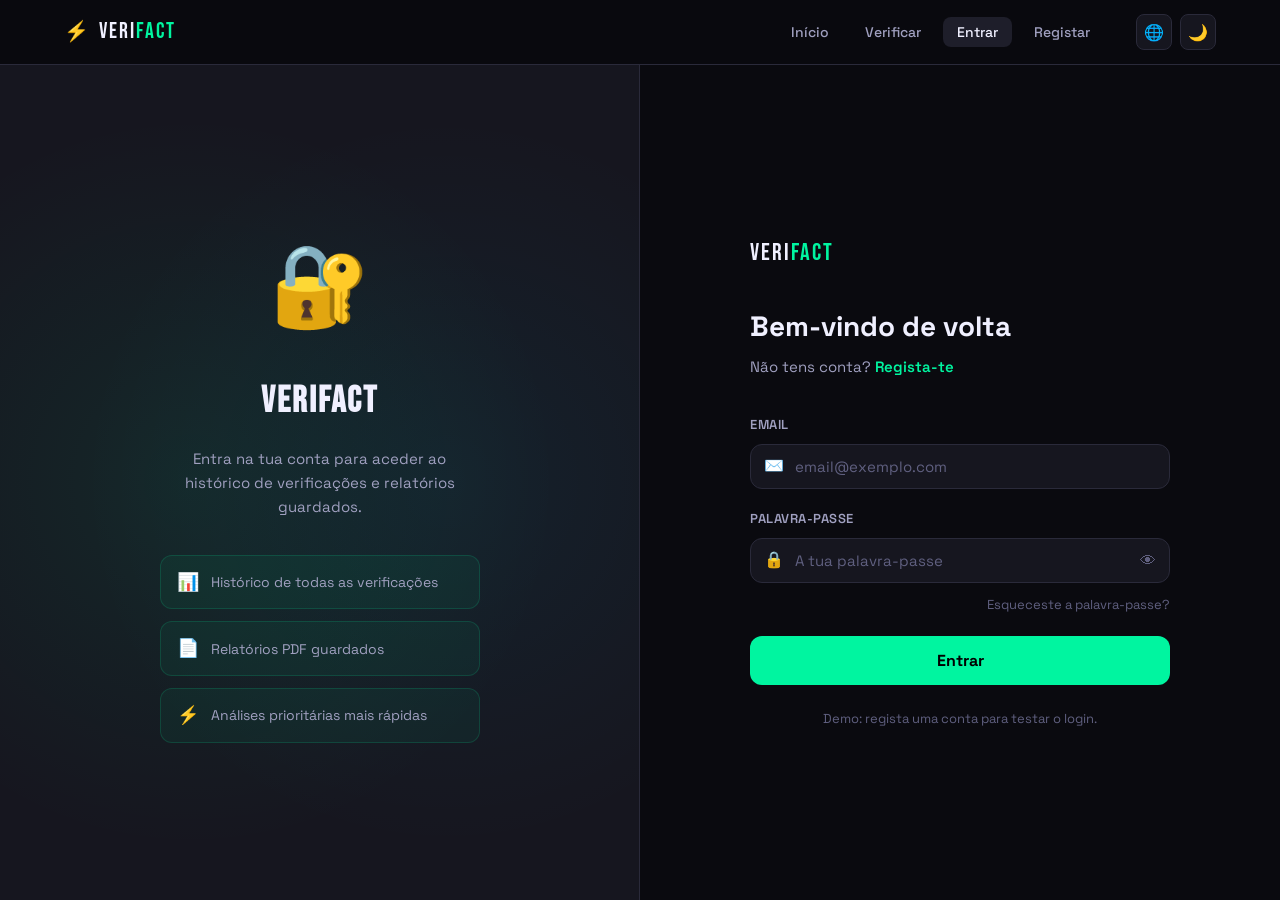
==== fakenews-detector/pages/history.html @ 4bd49bba "modificado alumas coisas" ====
<!DOCTYPE html>
<html lang="pt" data-theme="dark">
<head>
  <meta charset="UTF-8"/>
  <meta name="viewport" content="width=device-width, initial-scale=1.0"/>
  <title>Histórico — VeriFact</title>
  <link rel="stylesheet" href="../css/global.css"/>
  <link rel="preconnect" href="https://fonts.googleapis.com">
  <link href="https://fonts.googleapis.com/css2?family=Space+Grotesk:wght@300;400;500;600;700&family=Bebas+Neue&family=JetBrains+Mono:wght@400;500&display=swap" rel="stylesheet">
  <style>
    .history-page { max-width:1000px; margin:0 auto; padding:100px 24px 80px; }
    .history-header { display:flex; align-items:center; justify-content:space-between; margin-bottom:36px; flex-wrap:wrap; gap:16px; }
    .history-title { font-family:var(--font-display); font-size:clamp(28px,5vw,48px); letter-spacing:2px; }
    .stats-row { display:grid; grid-template-columns:repeat(auto-fit,minmax(160px,1fr)); gap:16px; margin-bottom:36px; }
    .stat-card { background:var(--surface); border:1px solid var(--border); border-radius:var(--radius-lg); padding:20px; text-align:center; }
    .stat-card .num { font-family:var(--font-display); font-size:36px; letter-spacing:1px; }
    .stat-card .num.fake { color:var(--red); }
    .stat-card .num.real { color:var(--green); }
    .stat-card .num.suspicious { color:var(--yellow); }
    .stat-card .num.total { color:var(--accent2); }
    .stat-card .lbl { font-size:12px; color:var(--text3); text-transform:uppercase; letter-spacing:1px; margin-top:4px; }
    .scan-list { display:flex; flex-direction:column; gap:12px; }
    .scan-row { background:var(--surface); border:1px solid var(--border); border-radius:var(--radius-lg); padding:20px 24px; display:grid; grid-template-columns:auto 1fr auto auto; align-items:center; gap:16px; transition:all 0.2s; }
    .scan-row:hover { border-color:var(--border2); transform:translateX(4px); }
    .scan-verdict-dot { width:40px; height:40px; border-radius:50%; display:flex; align-items:center; justify-content:center; font-size:18px; flex-shrink:0; }
    .scan-verdict-dot.fake { background:rgba(255,51,102,0.15); }
    .scan-verdict-dot.real { background:rgba(0,245,160,0.15); }
    .scan-verdict-dot.suspicious { background:rgba(255,215,0,0.15); }
    .scan-preview { font-size:14px; color:var(--text2); white-space:nowrap; overflow:hidden; text-overflow:ellipsis; }
    .scan-meta { font-size:12px; color:var(--text3); font-family:var(--font-mono); margin-top:4px; }
    .scan-actions { display:flex; gap:8px; }
    .scan-action-btn { background:var(--surface2); border:1px solid var(--border); color:var(--text2); padding:6px 12px; border-radius:8px; font-size:12px; font-family:var(--font-main); cursor:pointer; transition:all 0.2s; white-space:nowrap; }
    .scan-action-btn:hover { border-color:var(--accent); color:var(--accent); }
    .scan-action-btn.danger:hover { border-color:var(--red); color:var(--red); }
    .empty-state { text-align:center; padding:80px 24px; color:var(--text3); }
    .empty-state .icon { font-size:64px; margin-bottom:16px; display:block; }
    .empty-state h3 { font-size:20px; font-weight:700; color:var(--text2); margin-bottom:8px; }
    .tabs-bar { display:flex; gap:8px; margin-bottom:28px; }
    .tab-pill { padding:8px 20px; border-radius:999px; font-size:13px; font-weight:600; border:1px solid var(--border); background:transparent; color:var(--text2); cursor:pointer; transition:all 0.2s; font-family:var(--font-main); }
    .tab-pill.active { background:var(--accent); color:#000; border-color:var(--accent); }
    .loading-state { text-align:center; padding:60px; color:var(--text3); }
    .pagination { display:flex; justify-content:center; gap:8px; margin-top:32px; }
    .page-btn { padding:8px 16px; border-radius:8px; border:1px solid var(--border); background:var(--surface); color:var(--text2); cursor:pointer; font-family:var(--font-main); font-size:14px; transition:all 0.2s; }
    .page-btn:hover, .page-btn.active { border-color:var(--accent); color:var(--accent); background:rgba(0,245,160,0.05); }
    @media(max-width:700px){ .scan-row{grid-template-columns:auto 1fr; gap:12px;} .scan-actions{grid-column:1/-1;} }
  </style>
</head>
<body>

  <nav class="navbar" id="navbar">
    <div class="nav-inner">
      <a href="../index.html" class="logo">
        <span class="logo-icon">⚡</span>
        <span class="logo-text">VERI<span class="accent">FACT</span></span>
      </a>
      <ul class="nav-links">
        <li><a href="../index.html" class="nav-link">Início</a></li>
        <li><a href="scan.html" class="nav-link">Verificar</a></li>
        <li><a href="history.html" class="nav-link active">Histórico</a></li>
        <li><a href="login.html" class="nav-link" id="navLoginLink">Entrar</a></li>
      </ul>
      <div class="nav-controls">
        <div class="lang-select">
          <button class="ctrl-btn" id="langBtn">🌐</button>
          <div class="lang-dropdown" id="langDropdown">
            <button onclick="setLang('pt')" class="lang-opt">🇵🇹 Português</button>
            <button onclick="setLang('en')" class="lang-opt">🇬🇧 English</button>
            <button onclick="setLang('es')" class="lang-opt">🇪🇸 Español</button>
            <button onclick="setLang('fr')" class="lang-opt">🇫🇷 Français</button>
          </div>
        </div>
        <button class="ctrl-btn theme-toggle" id="themeToggle">🌙</button>
        <button class="ctrl-btn mobile-menu-btn" id="mobileMenu">☰</button>
      </div>
    </div>
  </nav>

  <main class="history-page">
    <div class="history-header">
      <h1 class="history-title">📂 Histórico</h1>
      <a href="scan.html" class="btn-primary">+ Nova Verificação</a>
    </div>

    <!-- Stats -->
    <div class="stats-row" id="statsRow">
      <div class="stat-card"><div class="num total" id="statTotal">—</div><div class="lbl">Total</div></div>
      <div class="stat-card"><div class="num fake" id="statFake">—</div><div class="lbl">Falsas</div></div>
      <div class="stat-card"><div class="num suspicious" id="statSuspicious">—</div><div class="lbl">Suspeitas</div></div>
      <div class="stat-card"><div class="num real" id="statReal">—</div><div class="lbl">Verdadeiras</div></div>
    </div>

    <!-- Tabs -->
    <div class="tabs-bar">
      <button class="tab-pill active" id="tabScans" onclick="showTab('scans')">🔍 Verificações</button>
      <button class="tab-pill" id="tabReports" onclick="showTab('reports')">📄 Relatórios PDF</button>
    </div>

    <!-- Scans list -->
    <div id="panelScans">
      <div class="loading-state" id="scansLoading">⏳ A carregar...</div>
      <div class="scan-list" id="scanList" style="display:none"></div>
      <div class="empty-state" id="scansEmpty" style="display:none">
        <span class="icon">🔍</span>
        <h3>Nenhuma verificação ainda</h3>
        <p>Faz a tua primeira verificação de notícias!</p>
        <br/><a href="scan.html" class="btn-primary">Verificar agora</a>
      </div>
      <div class="pagination" id="scansPagination"></div>
    </div>

    <!-- Reports list -->
    <div id="panelReports" style="display:none">
      <div class="loading-state" id="reportsLoading">⏳ A carregar...</div>
      <div class="scan-list" id="reportList" style="display:none"></div>
      <div class="empty-state" id="reportsEmpty" style="display:none">
        <span class="icon">📄</span>
        <h3>Nenhum relatório ainda</h3>
        <p>Gera um relatório PDF após uma verificação.</p>
      </div>
    </div>
  </main>

  <script src="../js/i18n.js"></script>
  <script src="../js/theme.js"></script>
  <script src="../js/api.js"></script>
  <script>
    const LIMIT = 10;
    let scansOffset = 0;
    let scansTotal = 0;
    let currentTab = 'scans';

    function showTab(tab) {
      currentTab = tab;
      document.getElementById('tabScans').classList.toggle('active', tab === 'scans');
      document.getElementById('tabReports').classList.toggle('active', tab === 'reports');
      document.getElementById('panelScans').style.display = tab === 'scans' ? '' : 'none';
      document.getElementById('panelReports').style.display = tab === 'reports' ? '' : 'none';
    }

    function verdictIcon(v) {
      return { fake: '❌', real: '✅', suspicious: '⚠️' }[v] || '❓';
    }
    function verdictLabel(v) {
      return { fake: 'FALSO', real: 'VERDADEIRO', suspicious: 'SUSPEITO' }[v] || v;
    }
    function formatDate(d) {
      return new Date(d).toLocaleString('pt-PT', { day:'2-digit', month:'2-digit', year:'numeric', hour:'2-digit', minute:'2-digit' });
    }

    async function loadStats() {
      const res = await Scans.stats();
      if (res?.success) {
        const d = res.data;
        document.getElementById('statTotal').textContent      = d.total ?? 0;
        document.getElementById('statFake').textContent       = d.fake_count ?? 0;
        document.getElementById('statSuspicious').textContent = d.suspicious_count ?? 0;
        document.getElementById('statReal').textContent       = d.real_count ?? 0;
      }
    }

    async function loadScans(offset = 0) {
      document.getElementById('scansLoading').style.display = '';
      document.getElementById('scanList').style.display = 'none';
      document.getElementById('scansEmpty').style.display = 'none';

      const res = await Scans.history(LIMIT, offset);
      document.getElementById('scansLoading').style.display = 'none';

      if (!res?.success) {
        showToast('Erro ao carregar verificações.', 'error');
        return;
      }
      const { scans, total } = res.data;
      scansTotal = total;
      scansOffset = offset;

      if (!scans.length) {
        document.getElementById('scansEmpty').style.display = '';
        return;
      }

      const list = document.getElementById('scanList');
      list.innerHTML = scans.map(s => `
        <div class="scan-row">
          <div class="scan-verdict-dot ${s.verdict}">${verdictIcon(s.verdict)}</div>
          <div>
            <div class="scan-preview">${s.preview || '(sem texto)'}</div>
            <div class="scan-meta">
              <span class="badge badge-${s.verdict === 'fake' ? 'fake' : s.verdict === 'real' ? 'real' : 'suspicious'}">${verdictLabel(s.verdict)}</span>
              &nbsp;·&nbsp; ${s.reliability}% fiável
              &nbsp;·&nbsp; ${s.input_type === 'url' ? '🔗 URL' : '📝 Texto'}
              &nbsp;·&nbsp; ${formatDate(s.created_at)}
            </div>
          </div>
          <div class="scan-actions">
            ${s.report_id ? `<button class="scan-action-btn" onclick="showToast('Relatório já existe.','info')">📄 PDF</button>` : ''}
            <button class="scan-action-btn danger" onclick="deleteScan(${s.id}, this)">🗑 Apagar</button>
          </div>
        </div>
      `).join('');
      list.style.display = 'flex';

      renderPagination(total, offset);
    }

    async function deleteScan(id, btn) {
      if (!confirm('Apagar esta verificação?')) return;
      btn.disabled = true;
      const res = await Scans.delete(id);
      if (res?.success) {
        showToast('Verificação apagada.', 'success');
        loadScans(scansOffset);
        loadStats();
      } else {
        showToast(res?.error || 'Erro ao apagar.', 'error');
        btn.disabled = false;
      }
    }

    function renderPagination(total, offset) {
      const pages = Math.ceil(total / LIMIT);
      const current = Math.floor(offset / LIMIT);
      const pag = document.getElementById('scansPagination');
      if (pages <= 1) { pag.innerHTML = ''; return; }
      pag.innerHTML = Array.from({length: pages}, (_, i) =>
        `<button class="page-btn ${i === current ? 'active' : ''}" onclick="loadScans(${i * LIMIT})">${i + 1}</button>`
      ).join('');
    }

    async function loadReports() {
      document.getElementById('reportsLoading').style.display = '';
      document.getElementById('reportList').style.display = 'none';
      document.getElementById('reportsEmpty').style.display = 'none';

      const res = await Reports.list(20, 0);
      document.getElementById('reportsLoading').style.display = 'none';

      if (!res?.success) { showToast('Erro ao carregar relatórios.', 'error'); return; }
      const { reports } = res.data;

      if (!reports.length) { document.getElementById('reportsEmpty').style.display = ''; return; }

      const list = document.getElementById('reportList');
      list.innerHTML = reports.map(r => `
        <div class="scan-row">
          <div class="scan-verdict-dot ${r.verdict}">📄</div>
          <div>
            <div class="scan-preview">${r.filename}</div>
            <div class="scan-meta">
              <span class="badge badge-${r.verdict === 'fake' ? 'fake' : r.verdict === 'real' ? 'real' : 'suspicious'}">${verdictLabel(r.verdict)}</span>
              &nbsp;·&nbsp; ${r.file_size_kb || '?'} KB
              &nbsp;·&nbsp; ${r.download_count} downloads
              &nbsp;·&nbsp; ${formatDate(r.generated_at)}
            </div>
          </div>
          <div class="scan-actions">
            <button class="scan-action-btn danger" onclick="deleteReport(${r.id}, this)">🗑 Apagar</button>
          </div>
        </div>
      `).join('');
      list.style.display = 'flex';
    }

    async function deleteReport(id, btn) {
      if (!confirm('Apagar este relatório?')) return;
      btn.disabled = true;
      const res = await Reports.delete(id);
      if (res?.success) { showToast('Relatório apagado.', 'success'); loadReports(); }
      else { showToast(res?.error || 'Erro.', 'error'); btn.disabled = false; }
    }

    // Init — require login
    document.addEventListener('DOMContentLoaded', () => {
      if (!Auth.isLoggedIn()) {
        window.location.href = 'login.html';
        return;
      }
      loadStats();
      loadScans(0);
      loadReports();
    });
  </script>
</body>
</html>
---- fakenews-detector/css/global.css ----
/* ===== GLOBAL CSS ===== */
@import url('https://fonts.googleapis.com/css2?family=Space+Grotesk:wght@300;400;500;600;700&family=Bebas+Neue&family=JetBrains+Mono:wght@400;500&display=swap');

/* ---- CSS VARIABLES ---- */
:root {
  --bg: #0a0a0f;
  --bg2: #111118;
  --bg3: #1a1a24;
  --surface: #16161f;
  --surface2: #1e1e2a;
  --border: #2a2a3a;
  --border2: #3a3a4f;
  --text: #f0f0ff;
  --text2: #a0a0c0;
  --text3: #606080;
  --accent: #00f5a0;
  --accent2: #00d4ff;
  --red: #ff3366;
  --orange: #ff6b35;
  --yellow: #ffd700;
  --green: #00f5a0;
  --radius: 12px;
  --radius-lg: 20px;
  --shadow: 0 4px 24px rgba(0,0,0,0.4);
  --shadow-accent: 0 0 30px rgba(0,245,160,0.15);
  --font-main: 'Space Grotesk', sans-serif;
  --font-display: 'Bebas Neue', sans-serif;
  --font-mono: 'JetBrains Mono', monospace;
}

[data-theme="light"] {
  --bg: #f5f5fa;
  --bg2: #ffffff;
  --bg3: #eaeaf5;
  --surface: #ffffff;
  --surface2: #f0f0fa;
  --border: #dcdcee;
  --border2: #c8c8e0;
  --text: #0a0a1a;
  --text2: #444460;
  --text3: #8888aa;
  --shadow: 0 4px 24px rgba(0,0,0,0.08);
  --shadow-accent: 0 0 30px rgba(0,180,120,0.15);
}

/* ---- RESET ---- */
*, *::before, *::after { box-sizing: border-box; margin: 0; padding: 0; }
html { scroll-behavior: smooth; }
body {
  font-family: var(--font-main);
  background: var(--bg);
  color: var(--text);
  line-height: 1.6;
  min-height: 100vh;
  transition: background 0.3s, color 0.3s;
}
a { color: inherit; text-decoration: none; }
button { cursor: pointer; font-family: var(--font-main); }
img { max-width: 100%; }

/* ---- NAVBAR ---- */
.navbar {
  position: fixed; top: 0; left: 0; right: 0; z-index: 1000;
  background: rgba(10,10,15,0.85);
  backdrop-filter: blur(20px);
  border-bottom: 1px solid var(--border);
  transition: background 0.3s;
}
[data-theme="light"] .navbar {
  background: rgba(245,245,250,0.9);
}
.nav-inner {
  max-width: 1200px;
  margin: 0 auto;
  padding: 0 24px;
  height: 64px;
  display: flex;
  align-items: center;
  gap: 32px;
}
.logo {
  display: flex; align-items: center; gap: 8px;
  font-family: var(--font-display);
  font-size: 22px;
  letter-spacing: 2px;
}
.logo-icon { font-size: 20px; }
.accent { color: var(--accent); }
.nav-links {
  display: flex; gap: 8px; list-style: none; margin-left: auto;
}
.nav-link {
  padding: 6px 14px;
  border-radius: 8px;
  font-size: 14px;
  font-weight: 500;
  color: var(--text2);
  transition: all 0.2s;
}
.nav-link:hover, .nav-link.active {
  background: var(--surface2);
  color: var(--text);
}
.nav-controls {
  display: flex; align-items: center; gap: 8px;
}
.ctrl-btn {
  background: var(--surface);
  border: 1px solid var(--border);
  color: var(--text);
  width: 36px; height: 36px;
  border-radius: 8px;
  font-size: 16px;
  display: flex; align-items: center; justify-content: center;
  transition: all 0.2s;
  position: relative;
}
.ctrl-btn:hover { background: var(--surface2); border-color: var(--border2); }

/* Language dropdown */
.lang-select { position: relative; }
.lang-dropdown {
  display: none;
  position: absolute; top: 44px; right: 0;
  background: var(--surface);
  border: 1px solid var(--border);
  border-radius: var(--radius);
  padding: 8px;
  min-width: 160px;
  box-shadow: var(--shadow);
  z-index: 100;
}
.lang-select:hover .lang-dropdown,
.lang-dropdown:hover { display: flex; flex-direction: column; gap: 2px; }
.lang-opt {
  background: none; border: none;
  color: var(--text2);
  padding: 8px 12px;
  border-radius: 8px;
  font-size: 14px;
  text-align: left;
  transition: all 0.2s;
}
.lang-opt:hover { background: var(--surface2); color: var(--text); }

/* Mobile menu */
.mobile-menu-btn { display: none; }
.mobile-nav {
  display: none;
  position: fixed; top: 64px; left: 0; right: 0;
  background: var(--bg2);
  border-bottom: 1px solid var(--border);
  flex-direction: column;
  padding: 16px;
  gap: 4px;
  z-index: 999;
}
.mobile-nav a {
  padding: 12px 16px;
  border-radius: 8px;
  font-size: 15px;
  color: var(--text2);
  transition: all 0.2s;
}
.mobile-nav a:hover { background: var(--surface2); color: var(--text); }
.mobile-nav.open { display: flex; }

/* ---- BUTTONS ---- */
.btn-primary {
  display: inline-flex; align-items: center; gap: 8px;
  background: var(--accent);
  color: #000;
  padding: 12px 28px;
  border-radius: var(--radius);
  font-weight: 700;
  font-size: 15px;
  transition: all 0.25s;
  border: none;
}
.btn-primary:hover {
  transform: translateY(-2px);
  box-shadow: 0 8px 30px rgba(0,245,160,0.35);
}
.btn-ghost {
  display: inline-flex; align-items: center; gap: 8px;
  background: transparent;
  color: var(--text2);
  padding: 12px 28px;
  border-radius: var(--radius);
  font-weight: 600;
  font-size: 15px;
  border: 1px solid var(--border2);
  transition: all 0.25s;
  cursor: pointer;
  font-family: var(--font-main);
}
.btn-ghost:hover {
  border-color: var(--accent);
  color: var(--accent);
  background: rgba(0,245,160,0.05);
}
.btn-danger {
  background: var(--red);
  color: #fff;
  padding: 12px 28px;
  border-radius: var(--radius);
  font-weight: 700;
  font-size: 15px;
  border: none;
  transition: all 0.25s;
  display: inline-flex; align-items: center; gap: 8px;
}
.btn-danger:hover { transform: translateY(-2px); box-shadow: 0 8px 30px rgba(255,51,102,0.35); }

/* ---- SECTION COMMONS ---- */
.section-header {
  text-align: center;
  margin-bottom: 48px;
}
.section-title {
  font-family: var(--font-display);
  font-size: clamp(28px, 4vw, 44px);
  letter-spacing: 2px;
  color: var(--text);
  margin-bottom: 12px;
}
.section-sub {
  color: var(--text2);
  font-size: 16px;
}

/* ---- CARDS ---- */
.card {
  background: var(--surface);
  border: 1px solid var(--border);
  border-radius: var(--radius-lg);
  padding: 24px;
  transition: all 0.25s;
}
.card:hover {
  border-color: var(--border2);
  box-shadow: var(--shadow);
}

/* ---- BADGES ---- */
.badge {
  display: inline-flex; align-items: center; gap: 4px;
  padding: 4px 10px;
  border-radius: 999px;
  font-size: 12px;
  font-weight: 600;
  letter-spacing: 0.5px;
  text-transform: uppercase;
}
.badge-fake { background: rgba(255,51,102,0.15); color: var(--red); border: 1px solid rgba(255,51,102,0.3); }
.badge-real { background: rgba(0,245,160,0.15); color: var(--green); border: 1px solid rgba(0,245,160,0.3); }
.badge-suspicious { background: rgba(255,215,0,0.15); color: var(--yellow); border: 1px solid rgba(255,215,0,0.3); }

/* ---- FORM ELEMENTS ---- */
.form-group { display: flex; flex-direction: column; gap: 8px; }
.form-label { font-size: 13px; font-weight: 600; color: var(--text2); letter-spacing: 0.5px; text-transform: uppercase; }
.form-input {
  background: var(--surface);
  border: 1px solid var(--border);
  border-radius: var(--radius);
  padding: 12px 16px;
  color: var(--text);
  font-family: var(--font-main);
  font-size: 15px;
  transition: all 0.2s;
  width: 100%;
}
.form-input:focus {
  outline: none;
  border-color: var(--accent);
  box-shadow: 0 0 0 3px rgba(0,245,160,0.1);
}
.form-input::placeholder { color: var(--text3); }

/* ---- FOOTER ---- */
.footer {
  background: var(--bg2);
  border-top: 1px solid var(--border);
  padding: 40px 24px;
  margin-top: 80px;
}
.footer-inner {
  max-width: 1200px;
  margin: 0 auto;
  display: grid;
  grid-template-columns: 1fr auto 1fr;
  align-items: center;
  gap: 32px;
}
.footer-brand .logo-text {
  font-family: var(--font-display);
  font-size: 20px;
  letter-spacing: 2px;
  display: block;
  margin-bottom: 8px;
}
.footer-brand p { color: var(--text3); font-size: 13px; }
.footer-links {
  display: flex; flex-direction: column; gap: 8px; align-items: center;
}
.footer-links a { color: var(--text2); font-size: 14px; transition: color 0.2s; }
.footer-links a:hover { color: var(--accent); }
.footer-copy { text-align: right; color: var(--text3); font-size: 13px; }

/* ---- TOAST NOTIFICATIONS ---- */
.toast-container {
  position: fixed; bottom: 24px; right: 24px;
  display: flex; flex-direction: column; gap: 8px;
  z-index: 9999;
}
.toast {
  background: var(--surface);
  border: 1px solid var(--border);
  border-radius: var(--radius);
  padding: 14px 20px;
  font-size: 14px;
  color: var(--text);
  box-shadow: var(--shadow);
  display: flex; align-items: center; gap: 10px;
  animation: slideIn 0.3s ease;
  max-width: 340px;
}
.toast.success { border-color: var(--green); }
.toast.error { border-color: var(--red); }
@keyframes slideIn {
  from { opacity: 0; transform: translateX(20px); }
  to { opacity: 1; transform: translateX(0); }
}

/* ---- SCROLLBAR ---- */
::-webkit-scrollbar { width: 6px; }
::-webkit-scrollbar-track { background: var(--bg); }
::-webkit-scrollbar-thumb { background: var(--border2); border-radius: 3px; }
::-webkit-scrollbar-thumb:hover { background: var(--accent); }

/* ---- RESPONSIVE ---- */
@media (max-width: 768px) {
  .nav-links { display: none; }
  .mobile-menu-btn { display: flex; }
  .footer-inner { grid-template-columns: 1fr; text-align: center; }
  .footer-copy { text-align: center; }
}
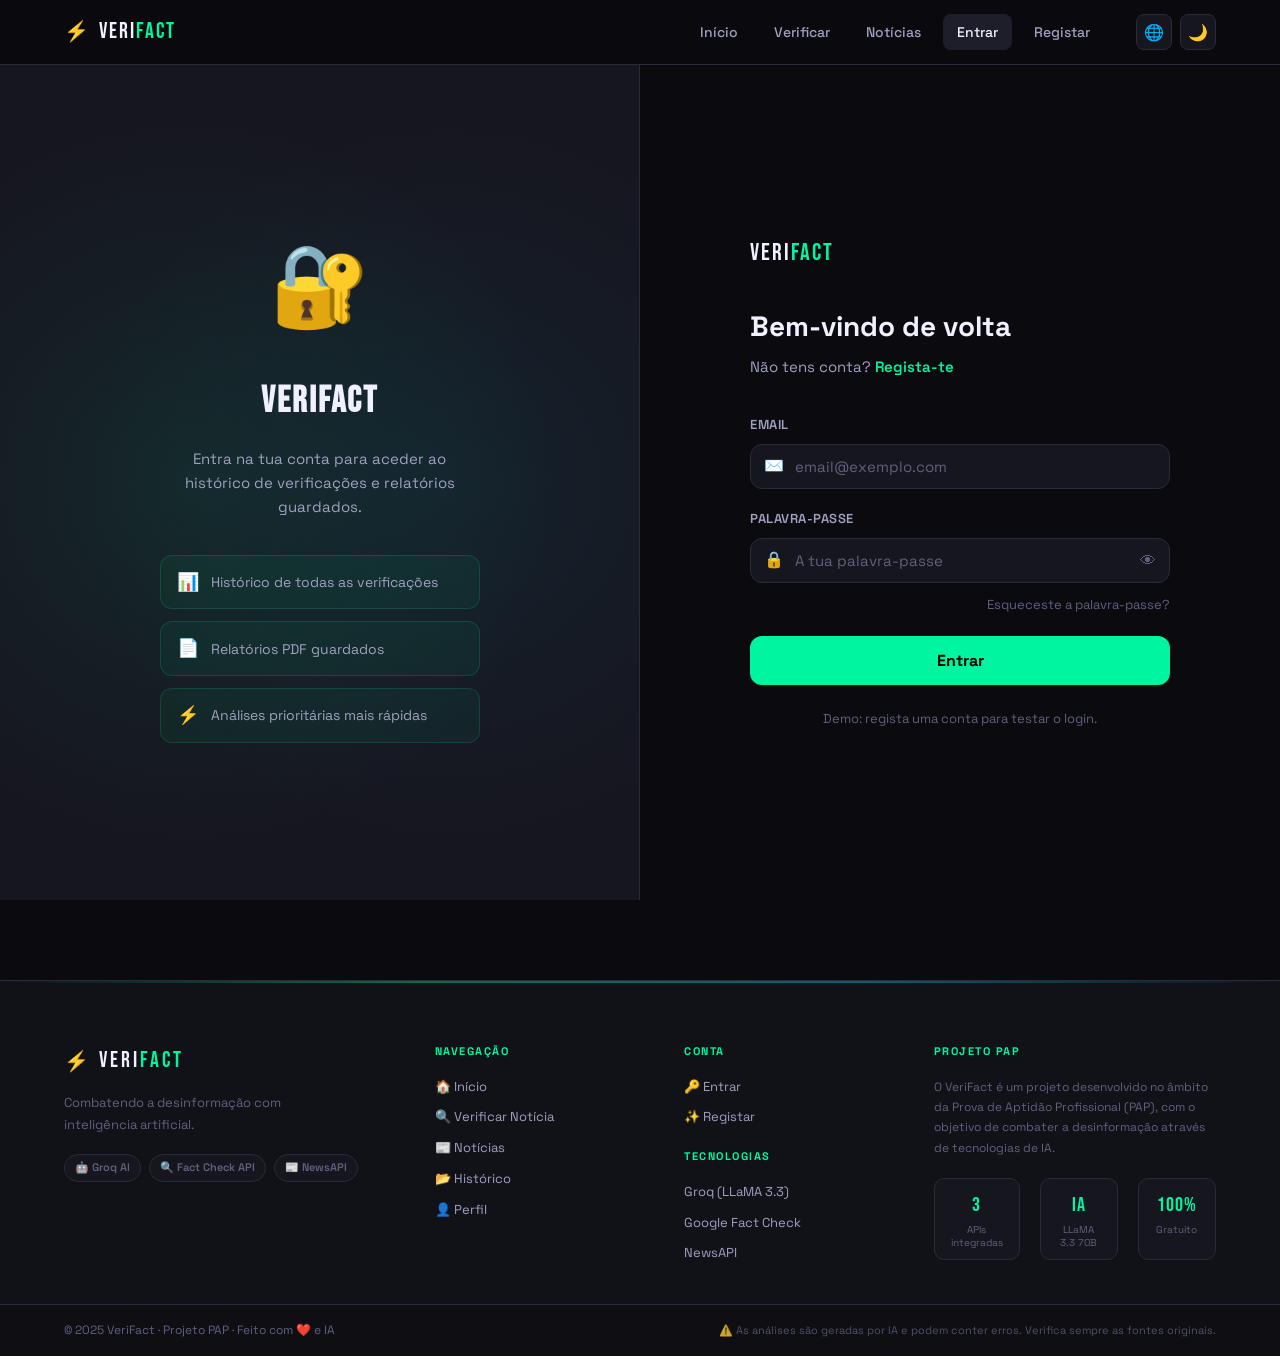
==== commit 5e3e7785: "adicionadas varias coisas" ====
--- a/fakenews-detector/pages/history.html
+++ b/fakenews-detector/pages/history.html
@@ -4,7 +4,8 @@
   <meta charset="UTF-8"/>
   <meta name="viewport" content="width=device-width, initial-scale=1.0"/>
   <title>Histórico — VeriFact</title>
-  <link rel="stylesheet" href="../css/global.css"/>
+  <link rel="stylesheet" href="../css/global.css?v=2"/>
+  <link rel="stylesheet" href="../css/footer.css?v=1"/>
   <link rel="preconnect" href="https://fonts.googleapis.com">
   <link href="https://fonts.googleapis.com/css2?family=Space+Grotesk:wght@300;400;500;600;700&family=Bebas+Neue&family=JetBrains+Mono:wght@400;500&display=swap" rel="stylesheet">
   <style>
@@ -47,21 +48,17 @@
 </head>
 <body>
 
+  <!-- NAVBAR (preenchida dinamicamente pelo auth.js) -->
   <nav class="navbar" id="navbar">
     <div class="nav-inner">
       <a href="../index.html" class="logo">
         <span class="logo-icon">⚡</span>
         <span class="logo-text">VERI<span class="accent">FACT</span></span>
       </a>
-      <ul class="nav-links">
-        <li><a href="../index.html" class="nav-link">Início</a></li>
-        <li><a href="scan.html" class="nav-link">Verificar</a></li>
-        <li><a href="history.html" class="nav-link active">Histórico</a></li>
-        <li><a href="login.html" class="nav-link" id="navLoginLink">Entrar</a></li>
-      </ul>
+      <ul class="nav-links"></ul>
       <div class="nav-controls">
         <div class="lang-select">
-          <button class="ctrl-btn" id="langBtn">🌐</button>
+          <button class="ctrl-btn" id="langBtn" title="Idioma">🌐</button>
           <div class="lang-dropdown" id="langDropdown">
             <button onclick="setLang('pt')" class="lang-opt">🇵🇹 Português</button>
             <button onclick="setLang('en')" class="lang-opt">🇬🇧 English</button>
@@ -69,11 +66,14 @@
             <button onclick="setLang('fr')" class="lang-opt">🇫🇷 Français</button>
           </div>
         </div>
-        <button class="ctrl-btn theme-toggle" id="themeToggle">🌙</button>
+        <button class="ctrl-btn theme-toggle" id="themeToggle" title="Tema">🌙</button>
         <button class="ctrl-btn mobile-menu-btn" id="mobileMenu">☰</button>
       </div>
     </div>
   </nav>
+
+  <!-- MOBILE MENU (preenchido pelo auth.js) -->
+  <div class="mobile-nav" id="mobileNav"></div>
 
   <main class="history-page">
     <div class="history-header">
@@ -123,6 +123,7 @@
   <script src="../js/i18n.js"></script>
   <script src="../js/theme.js"></script>
   <script src="../js/api.js"></script>
+  <script src="../js/auth.js"></script>
   <script>
     const LIMIT = 10;
     let scansOffset = 0;
@@ -151,10 +152,10 @@
       const res = await Scans.stats();
       if (res?.success) {
         const d = res.data;
-        document.getElementById('statTotal').textContent      = d.total ?? 0;
-        document.getElementById('statFake').textContent       = d.fake_count ?? 0;
+        document.getElementById('statTotal').textContent      = d.total          ?? 0;
+        document.getElementById('statFake').textContent       = d.fake_count     ?? 0;
         document.getElementById('statSuspicious').textContent = d.suspicious_count ?? 0;
-        document.getElementById('statReal').textContent       = d.real_count ?? 0;
+        document.getElementById('statReal').textContent       = d.real_count     ?? 0;
       }
     }
 
@@ -166,40 +167,30 @@
       const res = await Scans.history(LIMIT, offset);
       document.getElementById('scansLoading').style.display = 'none';
 
-      if (!res?.success) {
-        showToast('Erro ao carregar verificações.', 'error');
-        return;
-      }
+      if (!res?.success) { VF_toast('Erro ao carregar verificações.', 'error'); return; }
       const { scans, total } = res.data;
-      scansTotal = total;
-      scansOffset = offset;
-
-      if (!scans.length) {
-        document.getElementById('scansEmpty').style.display = '';
-        return;
-      }
+      scansTotal = total; scansOffset = offset;
+
+      if (!scans.length) { document.getElementById('scansEmpty').style.display = ''; return; }
 
       const list = document.getElementById('scanList');
       list.innerHTML = scans.map(s => `
         <div class="scan-row">
           <div class="scan-verdict-dot ${s.verdict}">${verdictIcon(s.verdict)}</div>
-          <div>
-            <div class="scan-preview">${s.preview || '(sem texto)'}</div>
+          <div style="min-width:0">
+            <div class="scan-preview">${s.preview || s.input_content?.substring(0,120) || '(sem texto)'}</div>
             <div class="scan-meta">
-              <span class="badge badge-${s.verdict === 'fake' ? 'fake' : s.verdict === 'real' ? 'real' : 'suspicious'}">${verdictLabel(s.verdict)}</span>
+              <span class="badge badge-${s.verdict==='fake'?'fake':s.verdict==='real'?'real':'suspicious'}">${verdictLabel(s.verdict)}</span>
               &nbsp;·&nbsp; ${s.reliability}% fiável
-              &nbsp;·&nbsp; ${s.input_type === 'url' ? '🔗 URL' : '📝 Texto'}
+              &nbsp;·&nbsp; ${s.input_type==='url'?'🔗 URL':'📝 Texto'}
               &nbsp;·&nbsp; ${formatDate(s.created_at)}
             </div>
           </div>
           <div class="scan-actions">
-            ${s.report_id ? `<button class="scan-action-btn" onclick="showToast('Relatório já existe.','info')">📄 PDF</button>` : ''}
             <button class="scan-action-btn danger" onclick="deleteScan(${s.id}, this)">🗑 Apagar</button>
           </div>
-        </div>
-      `).join('');
+        </div>`).join('');
       list.style.display = 'flex';
-
       renderPagination(total, offset);
     }
 
@@ -207,14 +198,8 @@
       if (!confirm('Apagar esta verificação?')) return;
       btn.disabled = true;
       const res = await Scans.delete(id);
-      if (res?.success) {
-        showToast('Verificação apagada.', 'success');
-        loadScans(scansOffset);
-        loadStats();
-      } else {
-        showToast(res?.error || 'Erro ao apagar.', 'error');
-        btn.disabled = false;
-      }
+      if (res?.success) { VF_toast('Verificação apagada.', 'success'); loadScans(scansOffset); loadStats(); }
+      else { VF_toast(res?.error || 'Erro ao apagar.', 'error'); btn.disabled = false; }
     }
 
     function renderPagination(total, offset) {
@@ -222,8 +207,8 @@
       const current = Math.floor(offset / LIMIT);
       const pag = document.getElementById('scansPagination');
       if (pages <= 1) { pag.innerHTML = ''; return; }
-      pag.innerHTML = Array.from({length: pages}, (_, i) =>
-        `<button class="page-btn ${i === current ? 'active' : ''}" onclick="loadScans(${i * LIMIT})">${i + 1}</button>`
+      pag.innerHTML = Array.from({length: pages}, (_,i) =>
+        `<button class="page-btn ${i===current?'active':''}" onclick="loadScans(${i*LIMIT})">${i+1}</button>`
       ).join('');
     }
 
@@ -235,10 +220,9 @@
       const res = await Reports.list(20, 0);
       document.getElementById('reportsLoading').style.display = 'none';
 
-      if (!res?.success) { showToast('Erro ao carregar relatórios.', 'error'); return; }
+      if (!res?.success) { document.getElementById('reportsEmpty').style.display = ''; return; }
       const { reports } = res.data;
-
-      if (!reports.length) { document.getElementById('reportsEmpty').style.display = ''; return; }
+      if (!reports?.length) { document.getElementById('reportsEmpty').style.display = ''; return; }
 
       const list = document.getElementById('reportList');
       list.innerHTML = reports.map(r => `
@@ -247,17 +231,15 @@
           <div>
             <div class="scan-preview">${r.filename}</div>
             <div class="scan-meta">
-              <span class="badge badge-${r.verdict === 'fake' ? 'fake' : r.verdict === 'real' ? 'real' : 'suspicious'}">${verdictLabel(r.verdict)}</span>
-              &nbsp;·&nbsp; ${r.file_size_kb || '?'} KB
-              &nbsp;·&nbsp; ${r.download_count} downloads
+              <span class="badge badge-${r.verdict==='fake'?'fake':r.verdict==='real'?'real':'suspicious'}">${verdictLabel(r.verdict)}</span>
+              &nbsp;·&nbsp; ${r.file_size_kb||'?'} KB &nbsp;·&nbsp; ${r.download_count} downloads
               &nbsp;·&nbsp; ${formatDate(r.generated_at)}
             </div>
           </div>
           <div class="scan-actions">
-            <button class="scan-action-btn danger" onclick="deleteReport(${r.id}, this)">🗑 Apagar</button>
-          </div>
-        </div>
-      `).join('');
+            <button class="scan-action-btn danger" onclick="deleteReport(${r.id},this)">🗑 Apagar</button>
+          </div>
+        </div>`).join('');
       list.style.display = 'flex';
     }
 
@@ -265,20 +247,95 @@
       if (!confirm('Apagar este relatório?')) return;
       btn.disabled = true;
       const res = await Reports.delete(id);
-      if (res?.success) { showToast('Relatório apagado.', 'success'); loadReports(); }
-      else { showToast(res?.error || 'Erro.', 'error'); btn.disabled = false; }
+      if (res?.success) { VF_toast('Relatório apagado.', 'success'); loadReports(); }
+      else { VF_toast(res?.error||'Erro.','error'); btn.disabled=false; }
     }
 
     // Init — require login
     document.addEventListener('DOMContentLoaded', () => {
-      if (!Auth.isLoggedIn()) {
-        window.location.href = 'login.html';
-        return;
-      }
+      // Verificar token localmente sem ir ao servidor
+      if (!VF_isLoggedIn()) { window.location.href = 'login.html'; return; }
       loadStats();
       loadScans(0);
       loadReports();
     });
   </script>
+  <footer class="footer">
+    <div class="footer-main">
+
+      <!-- Coluna 1: Brand -->
+      <div class="footer-brand">
+        <a href="../index.html" class="footer-logo">
+          <span class="logo-icon">⚡</span>
+          <span class="logo-text">VERI<span class="accent">FACT</span></span>
+        </a>
+        <p class="footer-tagline">Combatendo a desinformação com<br>inteligência artificial.</p>
+        <div class="footer-badges">
+          <span class="footer-badge">🤖 Groq AI</span>
+          <span class="footer-badge">🔍 Fact Check API</span>
+          <span class="footer-badge">📰 NewsAPI</span>
+        </div>
+      </div>
+
+      <!-- Coluna 2: Navegação -->
+      <div class="footer-col">
+        <div class="footer-col-title">Navegação</div>
+        <ul class="footer-nav">
+          <li><a href="../index.html">🏠 Início</a></li>
+          <li><a href="scan.html">🔍 Verificar Notícia</a></li>
+          <li><a href="news.html">📰 Notícias</a></li>
+          <li><a href="history.html">📂 Histórico</a></li>
+          <li><a href="profile.html">👤 Perfil</a></li>
+        </ul>
+      </div>
+
+      <!-- Coluna 3: Conta -->
+      <div class="footer-col">
+        <div class="footer-col-title">Conta</div>
+        <ul class="footer-nav">
+          <li><a href="login.html">🔑 Entrar</a></li>
+          <li><a href="register.html">✨ Registar</a></li>
+        </ul>
+        <div class="footer-col-title" style="margin-top:20px">Tecnologias</div>
+        <ul class="footer-nav">
+          <li><a href="https://groq.com" target="_blank">Groq (LLaMA 3.3)</a></li>
+          <li><a href="https://developers.google.com/fact-check/tools/api" target="_blank">Google Fact Check</a></li>
+          <li><a href="https://newsapi.org" target="_blank">NewsAPI</a></li>
+        </ul>
+      </div>
+
+      <!-- Coluna 4: Projeto -->
+      <div class="footer-col">
+        <div class="footer-col-title">Projeto PAP</div>
+        <p class="footer-about">O VeriFact é um projeto desenvolvido no âmbito da Prova de Aptidão Profissional (PAP), com o objetivo de combater a desinformação através de tecnologias de IA.</p>
+        <div class="footer-stats">
+          <div class="footer-stat">
+            <span class="footer-stat-num">3</span>
+            <span class="footer-stat-label">APIs integradas</span>
+          </div>
+          <div class="footer-stat">
+            <span class="footer-stat-num">IA</span>
+            <span class="footer-stat-label">LLaMA 3.3 70B</span>
+          </div>
+          <div class="footer-stat">
+            <span class="footer-stat-num">100%</span>
+            <span class="footer-stat-label">Gratuito</span>
+          </div>
+        </div>
+      </div>
+
+    </div>
+
+    <!-- Bottom bar -->
+    <div class="footer-bottom">
+      <div class="footer-bottom-inner">
+        <span>© 2025 VeriFact · Projeto PAP · Feito com ❤️ e IA</span>
+        <div class="footer-bottom-links">
+          <span class="footer-disclaimer">⚠️ As análises são geradas por IA e podem conter erros. Verifica sempre as fontes originais.</span>
+        </div>
+
+      </div>
+    </div>
+  </footer>
 </body>
 </html>
--- a/fakenews-detector/css/global.css
+++ b/fakenews-detector/css/global.css
@@ -88,6 +88,10 @@
 .accent { color: var(--accent); }
 .nav-links {
   display: flex; gap: 8px; list-style: none; margin-left: auto;
+  align-items: center; height: 64px;
+}
+.nav-links li {
+  display: flex; align-items: center; height: 100%;
 }
 .nav-link {
   padding: 6px 14px;
@@ -96,6 +100,9 @@
   font-weight: 500;
   color: var(--text2);
   transition: all 0.2s;
+  display: flex; align-items: center;
+  height: 36px; line-height: 1;
+  box-sizing: border-box;
 }
 .nav-link:hover, .nav-link.active {
   background: var(--surface2);
@@ -142,6 +149,51 @@
   transition: all 0.2s;
 }
 .lang-opt:hover { background: var(--surface2); color: var(--text); }
+
+/* ── USER MENU na Navbar ── */
+.nav-user-menu { position: relative; display: flex; align-items: center; }
+.nav-user-btn {
+  display: flex; align-items: center; gap: 8px;
+  background: var(--surface); border: 1px solid var(--border);
+  border-radius: 999px; padding: 5px 14px 5px 6px;
+  cursor: pointer; transition: all 0.2s; color: var(--text);
+  font-family: var(--font-main); font-size: 14px; font-weight: 600;
+}
+.nav-user-btn:hover { border-color: var(--accent); background: var(--surface2); }
+.nav-avatar {
+  width: 28px; height: 28px; border-radius: 50%;
+  background: linear-gradient(135deg, var(--accent), var(--accent2));
+  display: flex; align-items: center; justify-content: center;
+  font-size: 13px; font-weight: 700; color: #000; flex-shrink: 0;
+  overflow: hidden;
+}
+.nav-avatar img { width: 100%; height: 100%; object-fit: cover; border-radius: 50%; }
+.nav-user-caret { font-size: 10px; color: var(--text3); transition: transform 0.2s; }
+.nav-user-menu.open .nav-user-caret { transform: rotate(180deg); }
+.nav-user-dropdown {
+  display: none; position: absolute; top: calc(100% + 10px); right: 0;
+  background: var(--surface); border: 1px solid var(--border);
+  border-radius: var(--radius-lg); padding: 8px; min-width: 200px;
+  box-shadow: var(--shadow); z-index: 200;
+}
+.nav-user-menu.open .nav-user-dropdown { display: flex; flex-direction: column; gap: 2px; }
+.nav-user-info {
+  padding: 10px 12px 10px; border-bottom: 1px solid var(--border);
+  margin-bottom: 6px;
+}
+.nav-user-info .uname { font-weight: 700; font-size: 14px; color: var(--text); }
+.nav-user-info .uemail { font-size: 11px; color: var(--text3); margin-top: 1px; word-break: break-all; }
+.nav-user-item {
+  display: flex; align-items: center; gap: 10px;
+  padding: 9px 12px; border-radius: 8px; font-size: 13px;
+  color: var(--text2); background: none; border: none; width: 100%;
+  text-align: left; cursor: pointer; font-family: var(--font-main);
+  transition: all 0.15s; text-decoration: none;
+}
+.nav-user-item:hover { background: var(--surface2); color: var(--text); }
+.nav-user-item.danger { color: #ff5577; }
+.nav-user-item.danger:hover { background: rgba(255,51,102,0.1); }
+.nav-user-divider { height: 1px; background: var(--border); margin: 4px 0; }
 
 /* Mobile menu */
 .mobile-menu-btn { display: none; }
@@ -278,34 +330,123 @@
 .form-input::placeholder { color: var(--text3); }
 
 /* ---- FOOTER ---- */
+/* ════════════════════════════════════════════════════════════
+   FOOTER PROFISSIONAL
+════════════════════════════════════════════════════════════ */
 .footer {
   background: var(--bg2);
   border-top: 1px solid var(--border);
-  padding: 40px 24px;
   margin-top: 80px;
 }
-.footer-inner {
+
+/* Grid principal */
+.footer-main {
   max-width: 1200px;
   margin: 0 auto;
+  padding: 60px 24px 40px;
   display: grid;
-  grid-template-columns: 1fr auto 1fr;
-  align-items: center;
-  gap: 32px;
-}
-.footer-brand .logo-text {
+  grid-template-columns: 1.6fr 1fr 1fr 1.4fr;
+  gap: 48px;
+}
+@media (max-width: 900px) {
+  .footer-main { grid-template-columns: 1fr 1fr; gap: 32px; }
+}
+@media (max-width: 560px) {
+  .footer-main { grid-template-columns: 1fr; gap: 28px; }
+}
+
+/* Brand */
+.footer-logo {
+  display: flex; align-items: center; gap: 10px;
+  text-decoration: none; margin-bottom: 14px;
+}
+.footer-logo .logo-icon { font-size: 20px; }
+.footer-logo .logo-text {
   font-family: var(--font-display);
-  font-size: 20px;
-  letter-spacing: 2px;
+  font-size: 22px; letter-spacing: 3px; color: var(--text);
+}
+.footer-tagline {
+  color: var(--text3); font-size: 13px; line-height: 1.7;
+  margin-bottom: 18px;
+}
+.footer-badges {
+  display: flex; flex-wrap: wrap; gap: 8px;
+}
+.footer-badge {
+  font-size: 11px; font-weight: 600;
+  padding: 4px 10px; border-radius: 999px;
+  background: var(--surface); border: 1px solid var(--border);
+  color: var(--text3);
+}
+
+/* Colunas */
+.footer-col-title {
+  font-size: 11px; font-weight: 700;
+  letter-spacing: 1.5px; text-transform: uppercase;
+  color: var(--accent); margin-bottom: 16px;
+}
+.footer-nav {
+  list-style: none; display: flex; flex-direction: column; gap: 10px;
+}
+.footer-nav a {
+  color: var(--text2); font-size: 13px; text-decoration: none;
+  transition: color .2s, padding-left .2s;
+  display: flex; align-items: center; gap: 6px;
+}
+.footer-nav a:hover { color: var(--accent); padding-left: 4px; }
+
+/* Sobre */
+.footer-about {
+  color: var(--text3); font-size: 12px; line-height: 1.7;
+  margin-bottom: 20px;
+}
+
+/* Stats */
+.footer-stats {
+  display: flex; gap: 20px;
+}
+.footer-stat {
+  display: flex; flex-direction: column; align-items: center;
+  background: var(--surface); border: 1px solid var(--border);
+  border-radius: 10px; padding: 10px 16px; flex: 1;
+}
+.footer-stat-num {
+  font-family: var(--font-display); font-size: 20px;
+  color: var(--accent); letter-spacing: 1px;
+}
+.footer-stat-label {
+  font-size: 10px; color: var(--text3);
+  text-align: center; margin-top: 2px; line-height: 1.3;
+}
+
+/* Bottom bar */
+.footer-bottom {
+  border-top: 1px solid var(--border);
+  background: rgba(0,0,0,.2);
+}
+.footer-bottom-inner {
+  max-width: 1200px; margin: 0 auto;
+  padding: 16px 24px;
+  display: flex; align-items: center;
+  justify-content: space-between; gap: 16px;
+  flex-wrap: wrap;
+  font-size: 12px; color: var(--text3);
+}
+.footer-disclaimer {
+  font-size: 11px; color: var(--text3);
+  opacity: .8;
+}
+
+
+/* Linha brilhante no topo do footer */
+.footer::before {
+  content: '';
   display: block;
-  margin-bottom: 8px;
-}
-.footer-brand p { color: var(--text3); font-size: 13px; }
-.footer-links {
-  display: flex; flex-direction: column; gap: 8px; align-items: center;
-}
-.footer-links a { color: var(--text2); font-size: 14px; transition: color 0.2s; }
-.footer-links a:hover { color: var(--accent); }
-.footer-copy { text-align: right; color: var(--text3); font-size: 13px; }
+  height: 2px;
+  background: linear-gradient(90deg, transparent, var(--accent), var(--accent2), transparent);
+  opacity: .4;
+}
+
 
 /* ---- TOAST NOTIFICATIONS ---- */
 .toast-container {
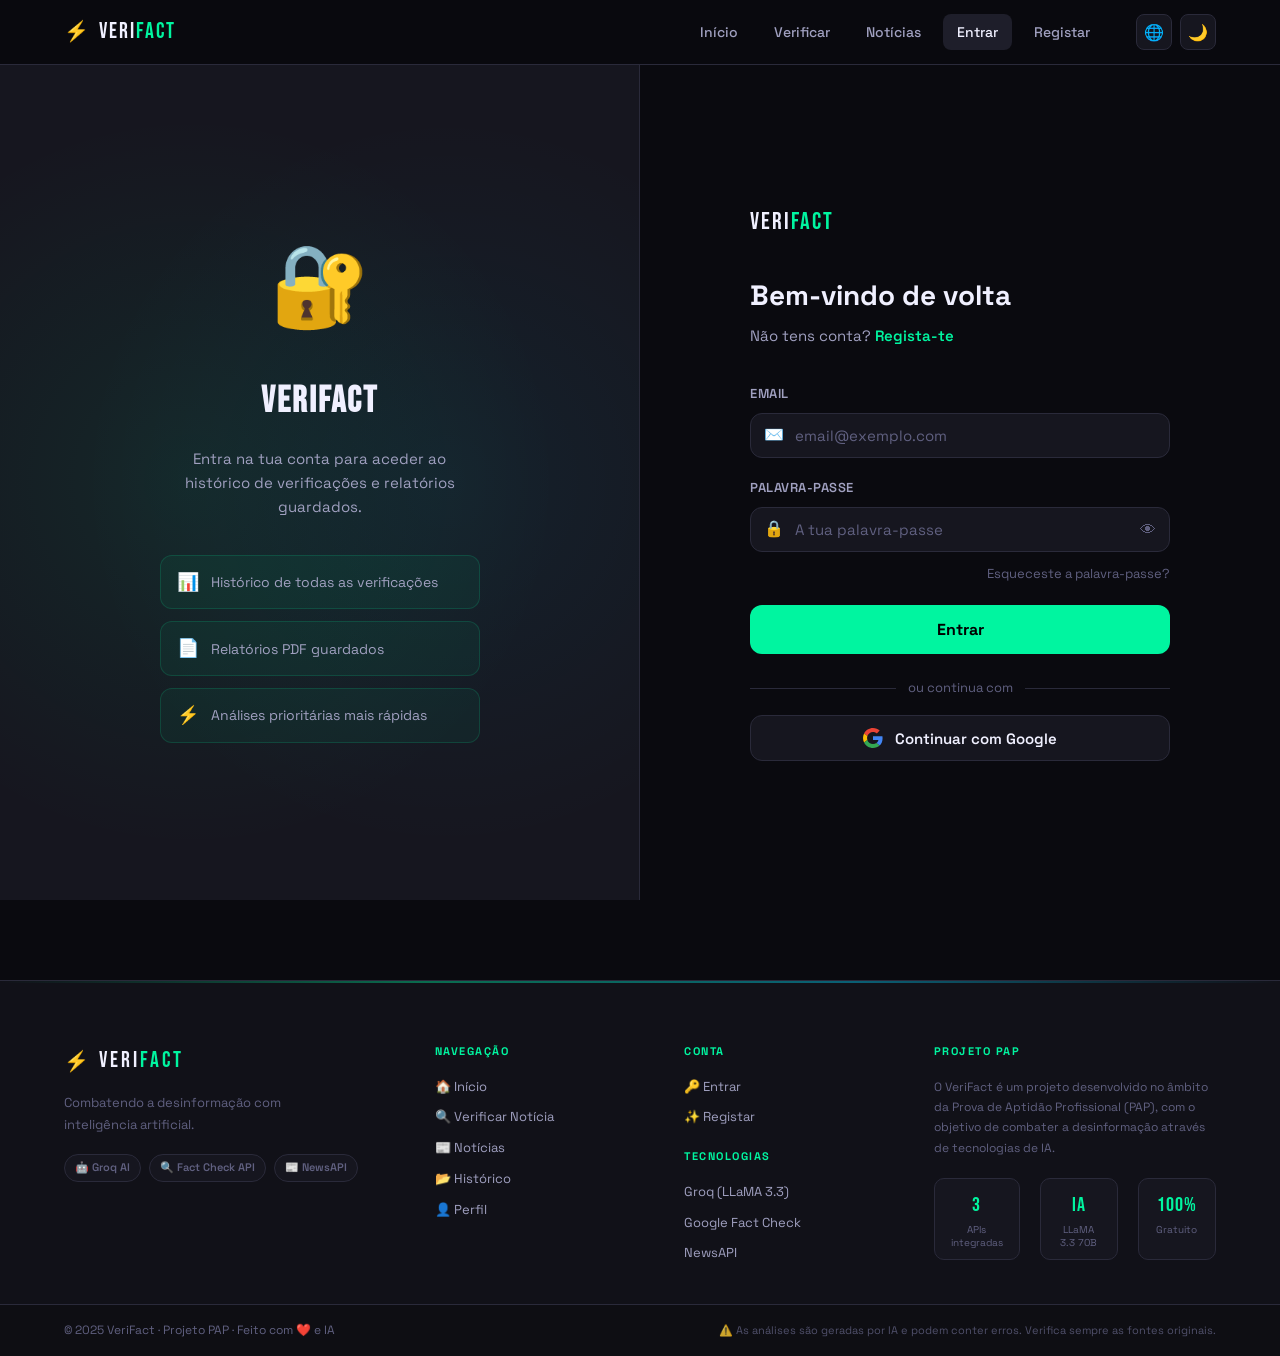
==== commit 12508e7b: "agora deu" ====
--- a/fakenews-detector/pages/history.html
+++ b/fakenews-detector/pages/history.html
@@ -5,7 +5,6 @@
   <meta name="viewport" content="width=device-width, initial-scale=1.0"/>
   <title>Histórico — VeriFact</title>
   <link rel="stylesheet" href="../css/global.css?v=2"/>
-  <link rel="stylesheet" href="../css/footer.css?v=1"/>
   <link rel="preconnect" href="https://fonts.googleapis.com">
   <link href="https://fonts.googleapis.com/css2?family=Space+Grotesk:wght@300;400;500;600;700&family=Bebas+Neue&family=JetBrains+Mono:wght@400;500&display=swap" rel="stylesheet">
   <style>
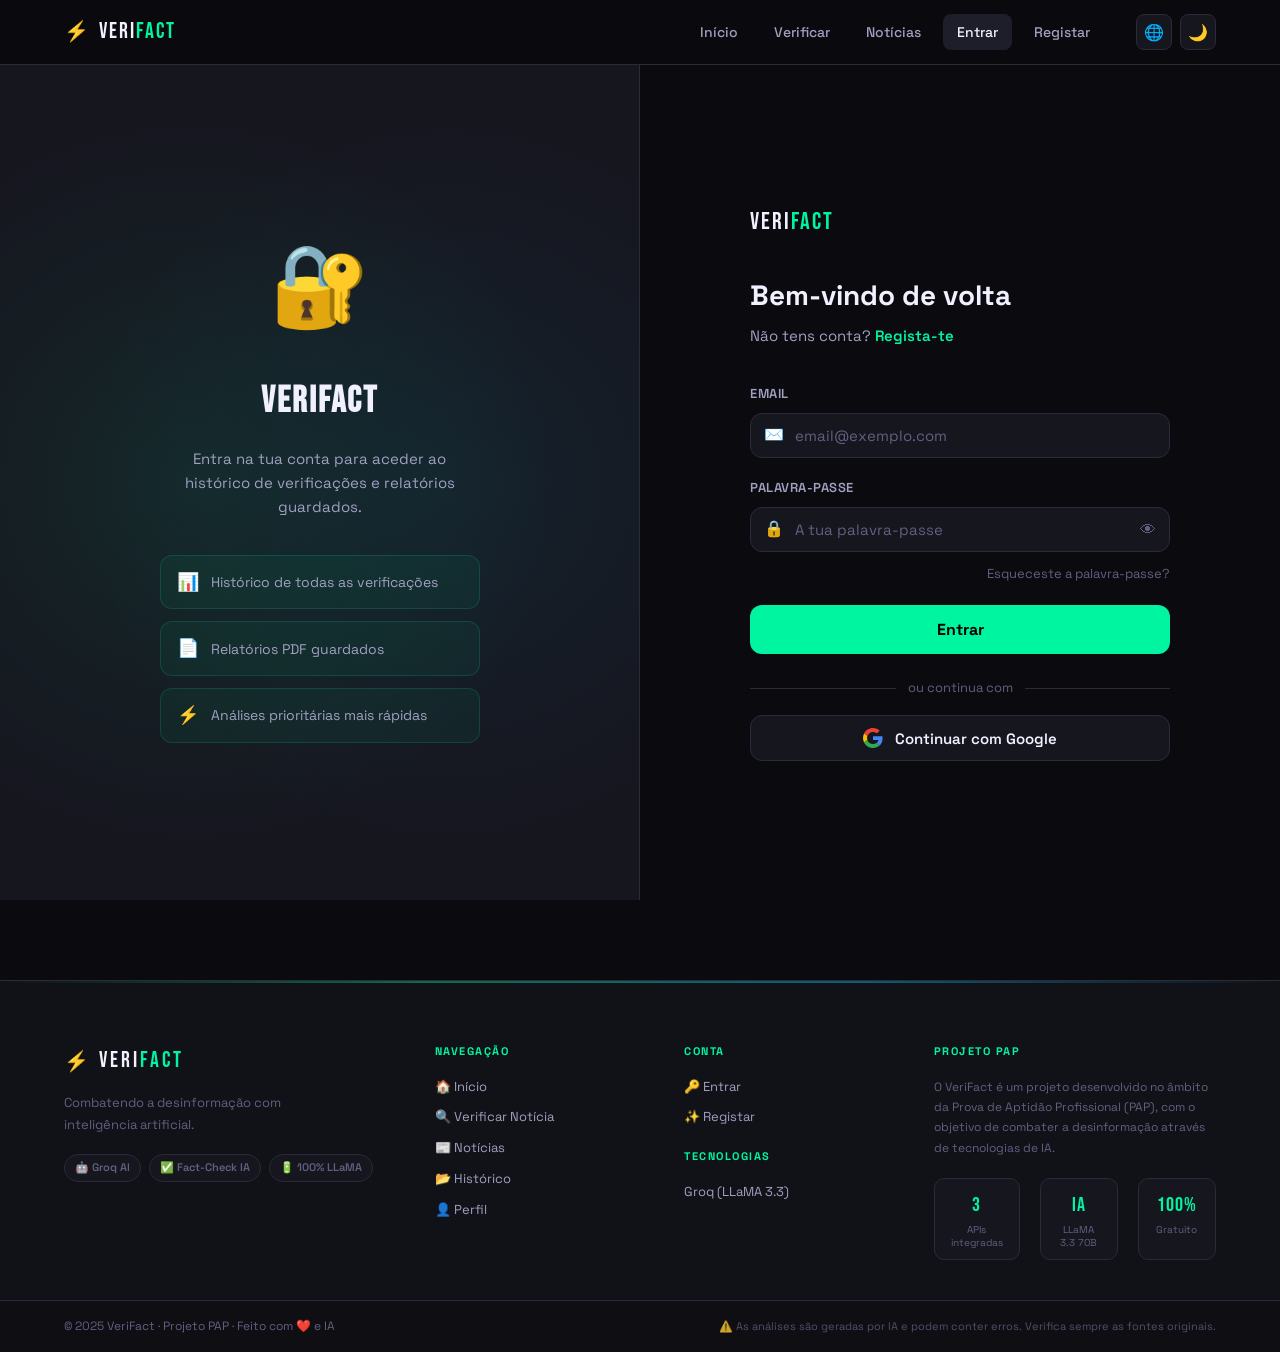
==== commit 59b6f112: "100% funcional" ====
--- a/fakenews-detector/pages/history.html
+++ b/fakenews-detector/pages/history.html
@@ -1,4 +1,4 @@
-<!DOCTYPE html>
+﻿<!DOCTYPE html>
 <html lang="pt" data-theme="dark">
 <head>
   <meta charset="UTF-8"/>
@@ -271,8 +271,8 @@
         <p class="footer-tagline">Combatendo a desinformação com<br>inteligência artificial.</p>
         <div class="footer-badges">
           <span class="footer-badge">🤖 Groq AI</span>
-          <span class="footer-badge">🔍 Fact Check API</span>
-          <span class="footer-badge">📰 NewsAPI</span>
+          <span class="footer-badge">✅ Fact-Check IA</span>
+          <span class="footer-badge">🔋 100% LLaMA</span>
         </div>
       </div>
 
@@ -298,8 +298,8 @@
         <div class="footer-col-title" style="margin-top:20px">Tecnologias</div>
         <ul class="footer-nav">
           <li><a href="https://groq.com" target="_blank">Groq (LLaMA 3.3)</a></li>
-          <li><a href="https://developers.google.com/fact-check/tools/api" target="_blank">Google Fact Check</a></li>
-          <li><a href="https://newsapi.org" target="_blank">NewsAPI</a></li>
+          
+          
         </ul>
       </div>
 
